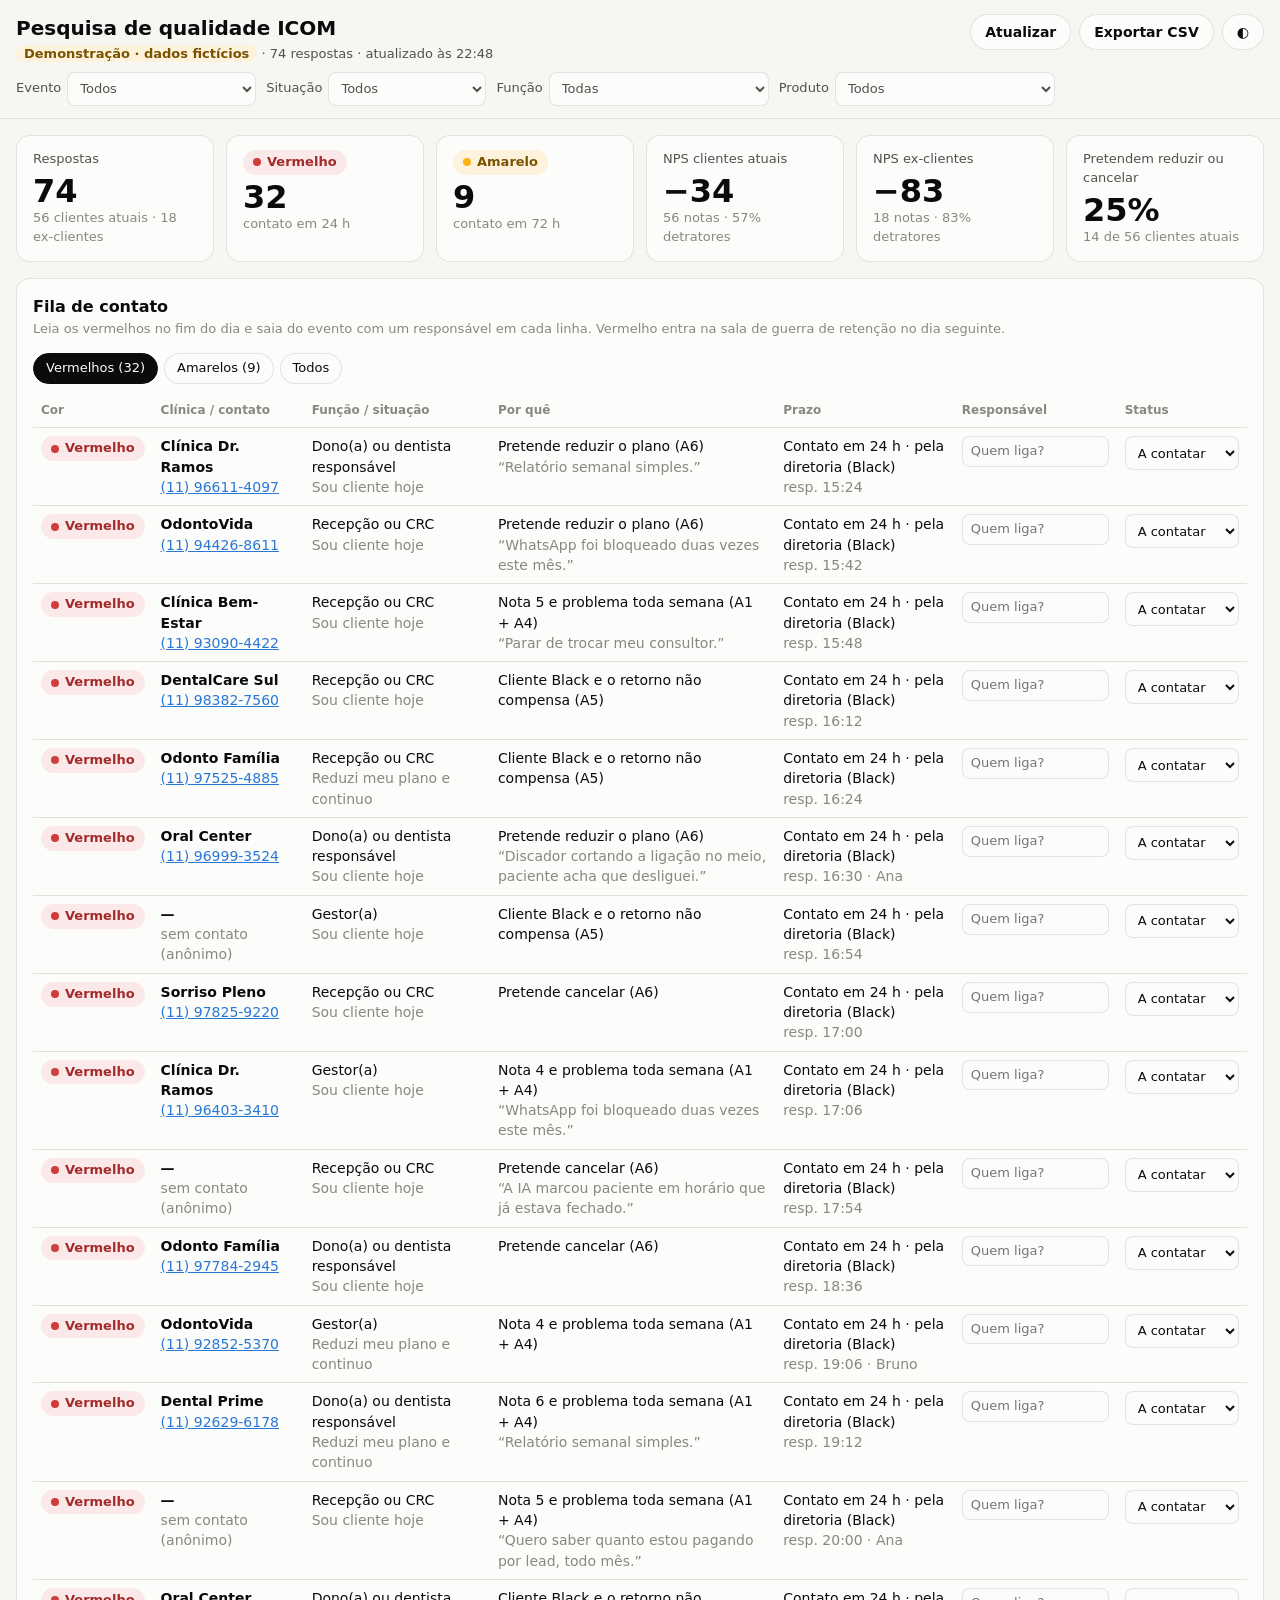
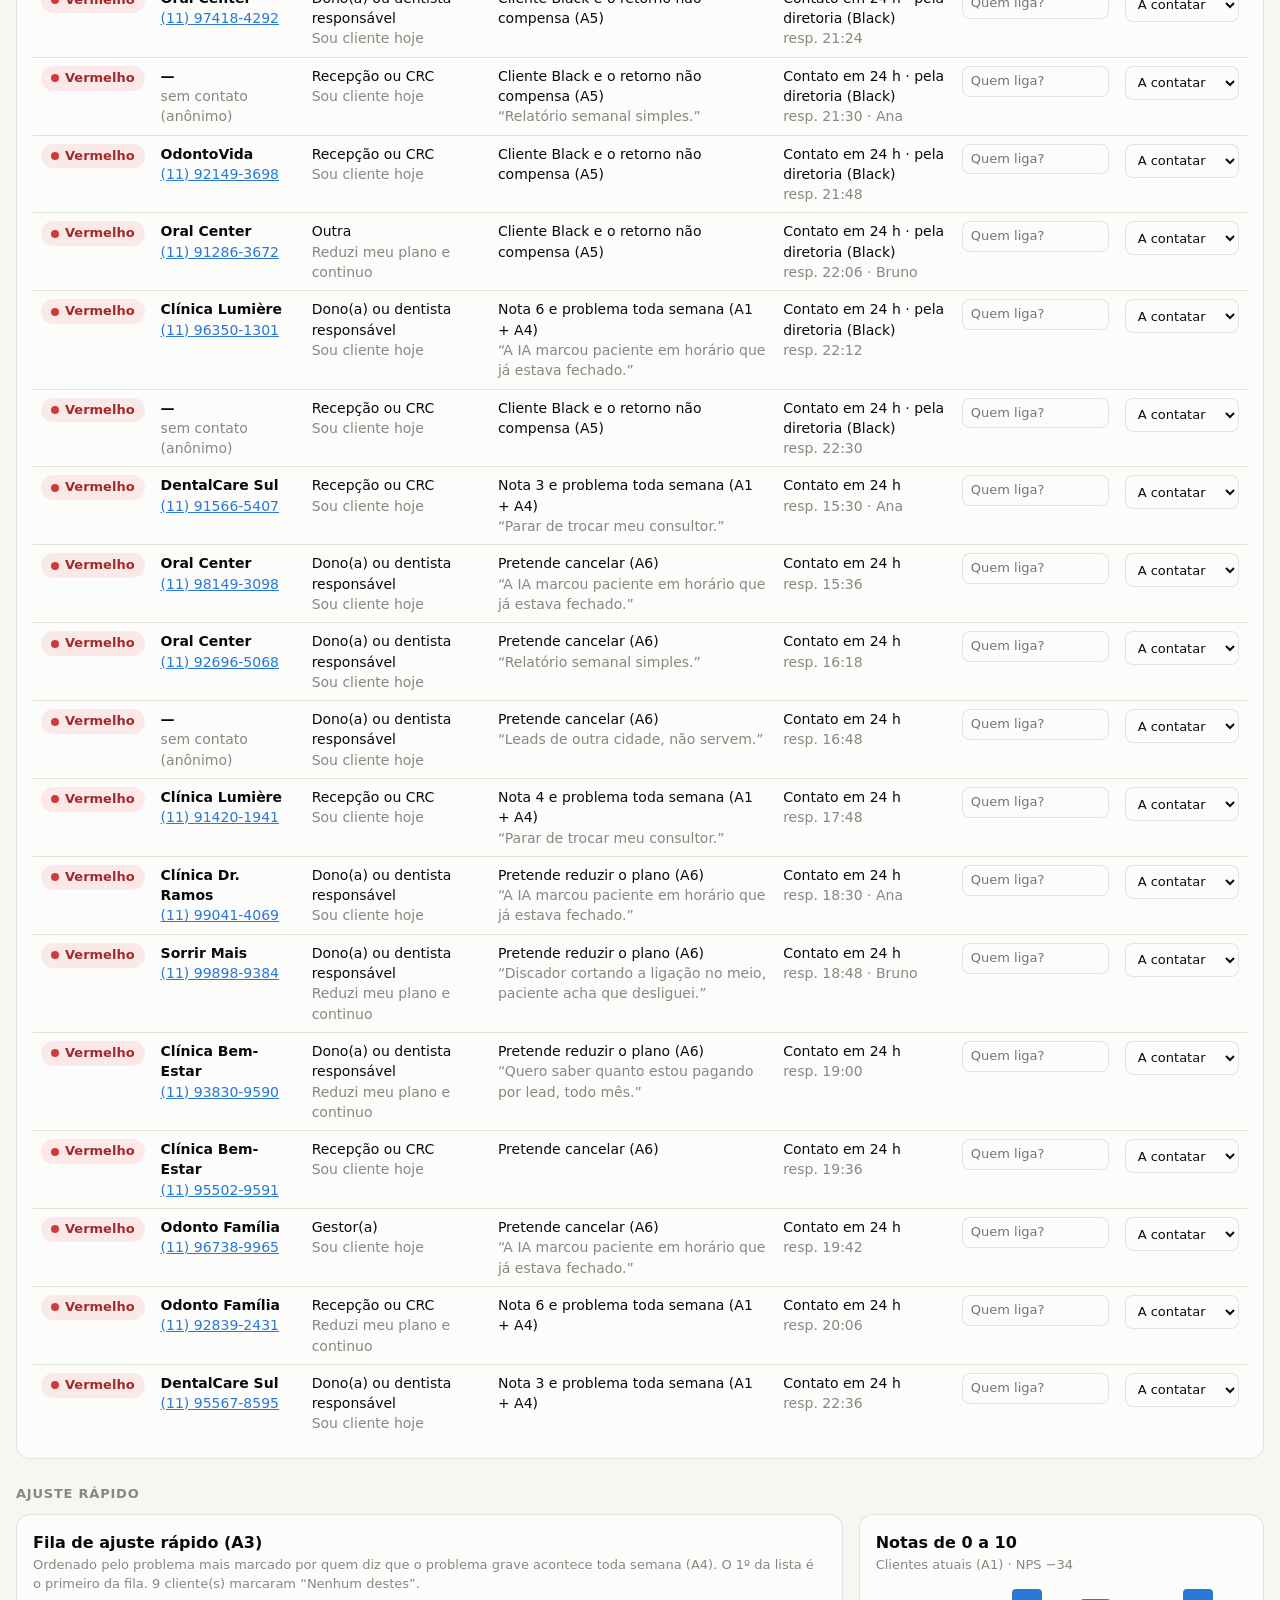
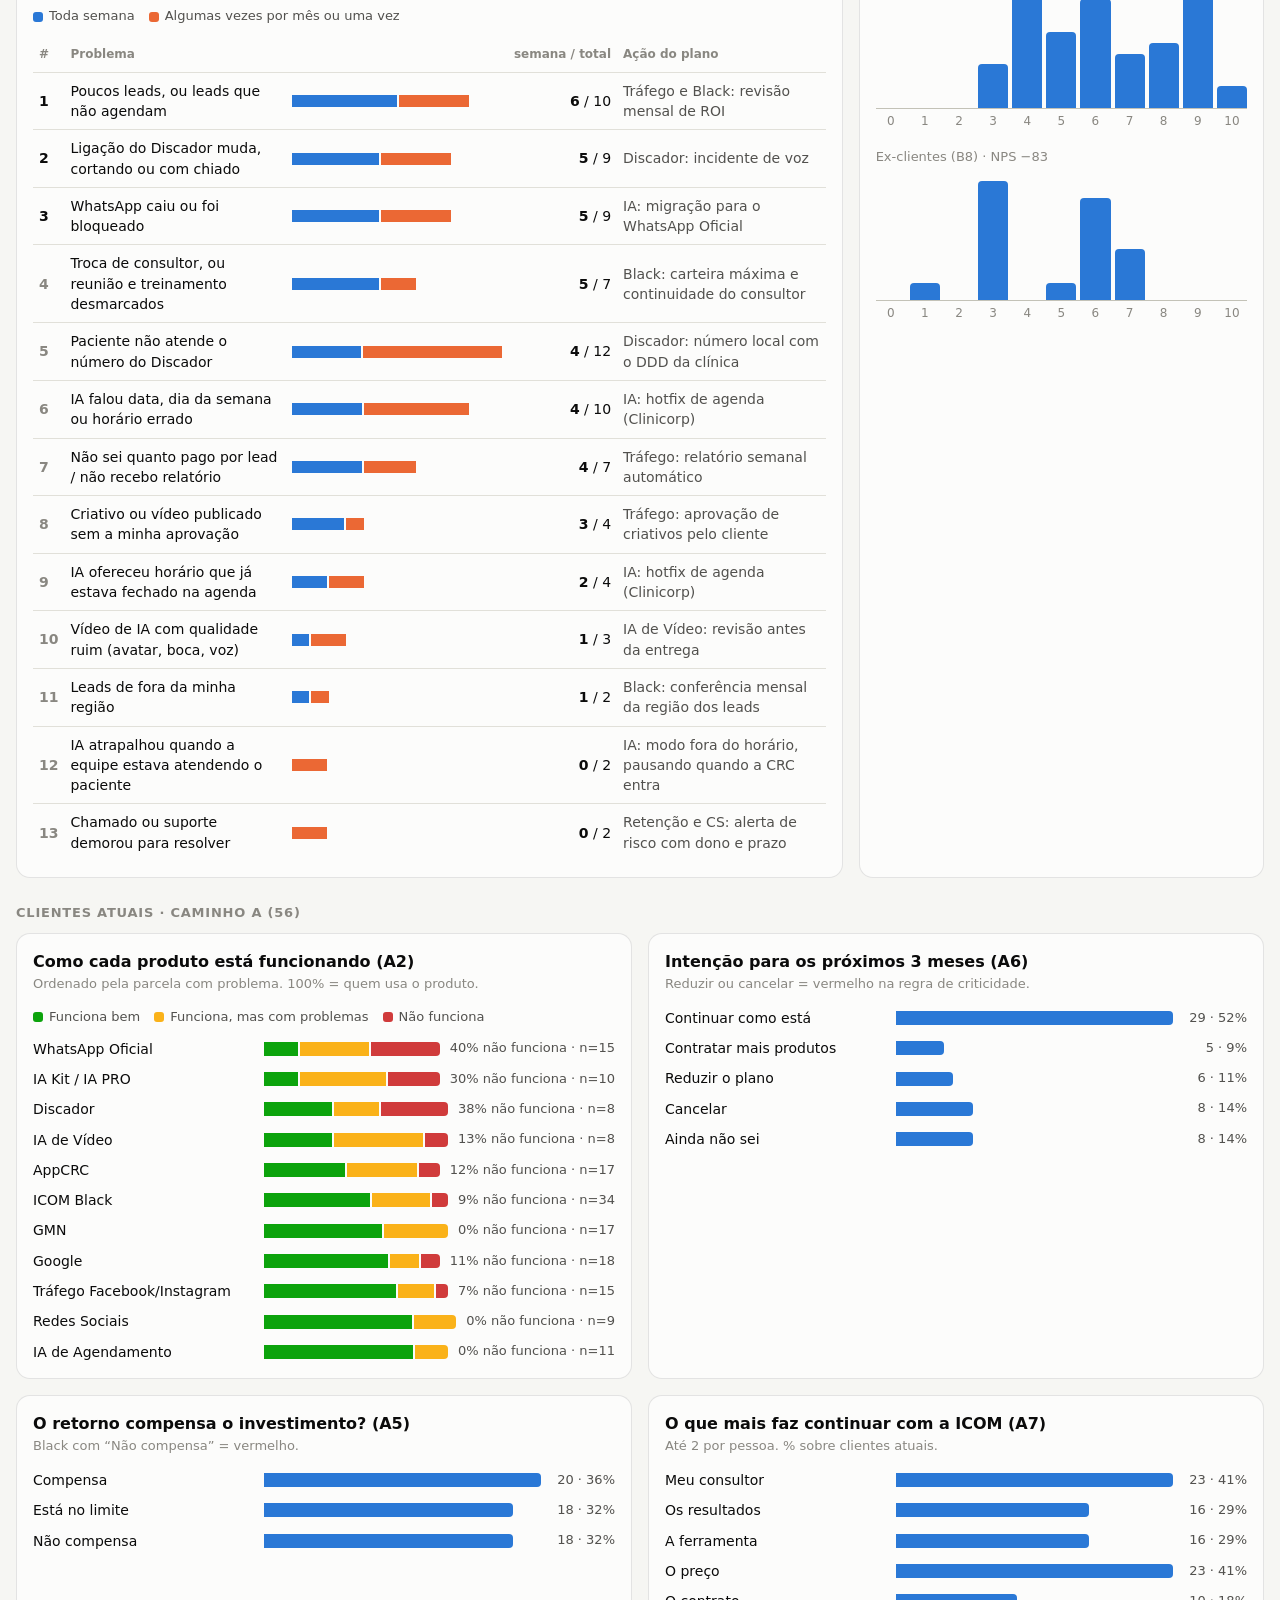
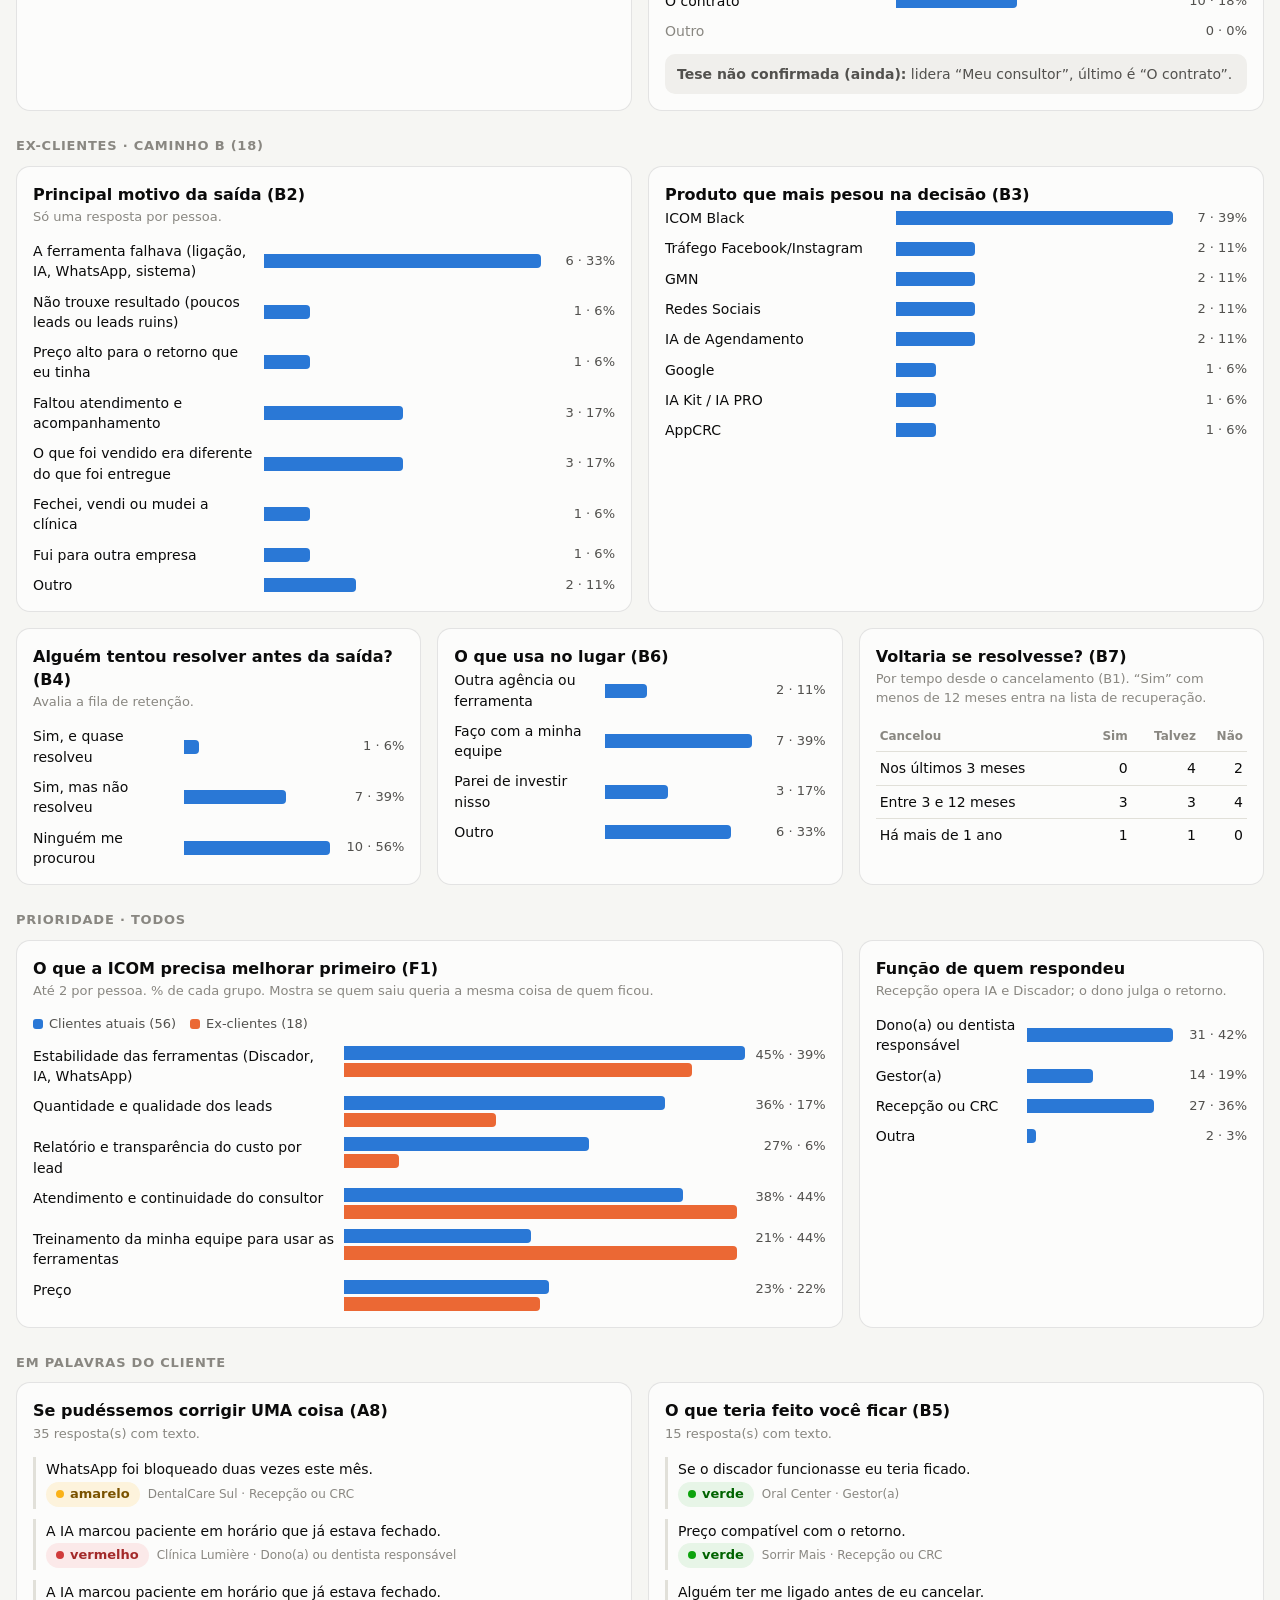
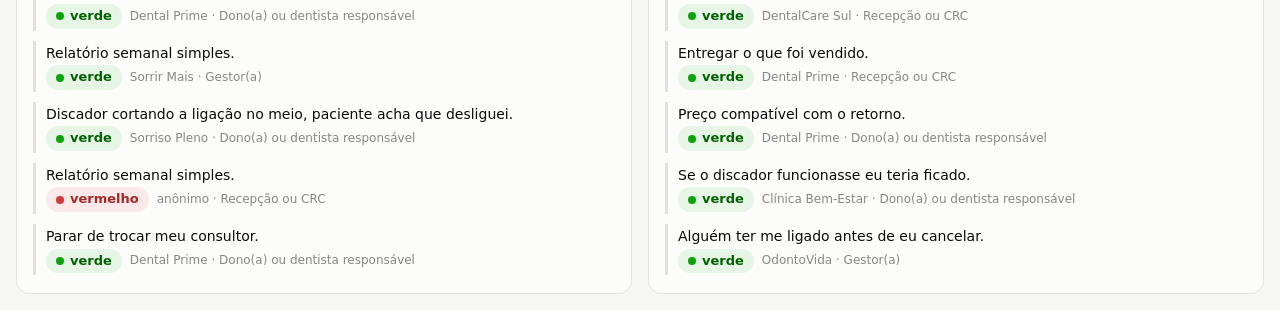
==== dashboard.html @ f44d55f5 "Pesquisa de qualidade ICOM: formulário, coleta e painel Formulário mobile (QR e modo entrevista) com" ====
<!doctype html>
<html lang="pt-BR">
<head>
  <meta charset="utf-8">
  <meta name="viewport" content="width=device-width, initial-scale=1">
  <title>Painel da pesquisa ICOM</title>
  <meta name="description" content="Respostas da pesquisa de qualidade ICOM: casos críticos, fila de ajuste rápido e comparação entre clientes e ex-clientes.">
  <meta name="robots" content="noindex">
  <link rel="stylesheet" href="assets/base.css">
  <link rel="stylesheet" href="assets/dashboard.css">
</head>
<body>
  <header class="cab">
    <div class="cab-in">
      <div>
        <h1>Pesquisa de qualidade ICOM</h1>
        <p class="sub" id="status">Carregando…</p>
      </div>
      <div class="cab-acoes">
        <button class="btn" type="button" id="btnAtualizar">Atualizar</button>
        <button class="btn" type="button" id="btnCsv">Exportar CSV</button>
        <button class="btn" type="button" id="btnTema" aria-label="Alternar tema claro/escuro">◐</button>
      </div>
    </div>
    <div class="filtros" id="filtros">
      <label>Evento <select id="fEvento"><option value="">Todos</option></select></label>
      <label>Situação <select id="fCaminho">
        <option value="">Todos</option>
        <option value="A">Clientes atuais (A)</option>
        <option value="B">Ex-clientes (B)</option>
      </select></label>
      <label>Função <select id="fFuncao"><option value="">Todas</option></select></label>
      <label>Produto <select id="fProduto"><option value="">Todos</option></select></label>
    </div>
  </header>

  <div id="chave" class="chave" hidden>
    <form id="formChave">
      <h2>Acesso ao painel</h2>
      <p>As respostas têm nome e WhatsApp das clínicas. Digite a chave do painel (DASHBOARD_KEY do Apps Script).</p>
      <input type="password" id="inChave" autocomplete="current-password" placeholder="Chave do painel" required>
      <p class="erro" id="erroChave" hidden>Chave inválida.</p>
      <button class="btn btn-primary" type="submit">Entrar</button>
    </form>
  </div>

  <main id="painel" class="painel"></main>
  <div id="tip" class="tip" role="tooltip" hidden></div>

  <script src="config.js"></script>
  <script src="assets/pesquisa.js"></script>
  <script src="assets/demo.js"></script>
  <script src="assets/dashboard.js"></script>
</body>
</html>
---- assets/base.css ----
:root {
  color-scheme: light;
  --page: #f6f6f3;
  --surface: #fcfcfb;
  --surface-2: #f0efec;
  --ink: #0b0b0b;
  --ink-2: #52514e;
  --muted: #898781;
  --grid: #e1e0d9;
  --axis: #c3c2b7;
  --border: rgba(11, 11, 11, 0.1);
  --accent: #2a78d6;
  --accent-ink: #ffffff;
  --accent-soft: #e6effb;
  --series-1: #2a78d6;
  --series-2: #eb6834;
  --good: #0ca30c;
  --warning: #fab219;
  --critical: #d03b3b;
  --good-ink: #006300;
  --warning-ink: #7a5200;
  --critical-ink: #a32a2a;
  --good-bg: #e7f5e7;
  --warning-bg: #fdf3dc;
  --critical-bg: #fbe9e9;
  --radius: 14px;
  --font: system-ui, -apple-system, "Segoe UI", Roboto, sans-serif;
}
@media (prefers-color-scheme: dark) {
  :root:not([data-theme="light"]) {
    color-scheme: dark;
    --page: #0d0d0d;
    --surface: #1a1a19;
    --surface-2: #262624;
    --ink: #f0efec;
    --ink-2: #c3c2b7;
    --muted: #898781;
    --grid: #2c2c2a;
    --axis: #383835;
    --border: rgba(255, 255, 255, 0.1);
    --accent: #3987e5;
    --accent-soft: #1a2c44;
    --series-1: #3987e5;
    --series-2: #d95926;
    --good-ink: #0ca30c;
    --warning-ink: #fab219;
    --critical-ink: #ec6b6b;
    --good-bg: #13271a;
    --warning-bg: #2e2510;
    --critical-bg: #331717;
  }
}
:root[data-theme="dark"] {
  color-scheme: dark;
  --page: #0d0d0d;
  --surface: #1a1a19;
  --surface-2: #262624;
  --ink: #f0efec;
  --ink-2: #c3c2b7;
  --muted: #898781;
  --grid: #2c2c2a;
  --axis: #383835;
  --border: rgba(255, 255, 255, 0.1);
  --accent: #3987e5;
  --accent-soft: #1a2c44;
  --series-1: #3987e5;
  --series-2: #d95926;
  --good-ink: #0ca30c;
  --warning-ink: #fab219;
  --critical-ink: #ec6b6b;
  --good-bg: #13271a;
  --warning-bg: #2e2510;
  --critical-bg: #331717;
}

* { box-sizing: border-box; }
[hidden] { display: none !important; }
html { -webkit-text-size-adjust: 100%; }
body {
  margin: 0;
  background: var(--page);
  color: var(--ink);
  font-family: var(--font);
  font-size: 16px;
  line-height: 1.45;
}
button, input, textarea, select { font: inherit; color: inherit; }
a { color: var(--accent); }

.btn {
  appearance: none;
  border: 1px solid var(--border);
  background: var(--surface);
  color: var(--ink);
  border-radius: 999px;
  padding: 12px 20px;
  font-weight: 600;
  cursor: pointer;
  min-height: 48px;
}
.btn:hover { background: var(--surface-2); }
.btn-primary { background: var(--accent); border-color: var(--accent); color: var(--accent-ink); }
.btn-primary:hover { filter: brightness(1.06); background: var(--accent); }
.btn:disabled { opacity: 0.5; cursor: default; }
.btn:focus-visible, input:focus-visible, textarea:focus-visible, select:focus-visible, label:has(input:focus-visible) {
  outline: 2px solid var(--accent);
  outline-offset: 2px;
}

.badge {
  display: inline-flex; align-items: center; gap: 6px;
  font-size: 13px; font-weight: 600;
  padding: 3px 10px; border-radius: 999px; white-space: nowrap;
}
.badge::before { content: ""; width: 8px; height: 8px; border-radius: 50%; background: currentColor; }
.badge.vermelho { background: var(--critical-bg); color: var(--critical-ink); }
.badge.vermelho::before { background: var(--critical); }
.badge.amarelo { background: var(--warning-bg); color: var(--warning-ink); }
.badge.amarelo::before { background: var(--warning); }
.badge.verde { background: var(--good-bg); color: var(--good-ink); }
.badge.verde::before { background: var(--good); }
---- assets/dashboard.css ----
body { font-size: 15px; }
.cab { background: var(--page); border-bottom: 1px solid var(--border); }
.cab-in { max-width: 1280px; margin: 0 auto; padding: 14px 16px 8px; display: flex; gap: 12px; justify-content: space-between; align-items: flex-start; flex-wrap: wrap; }
.cab h1 { font-size: 20px; margin: 0; }
.sub { margin: 2px 0 0; color: var(--ink-2); font-size: 13px; }
.sub .demo { background: var(--warning-bg); color: var(--warning-ink); padding: 1px 8px; border-radius: 999px; font-weight: 600; }
.cab-acoes { display: flex; gap: 8px; flex-wrap: wrap; }
.cab-acoes .btn { min-height: 36px; padding: 6px 14px; font-size: 14px; }
.filtros { max-width: 1280px; margin: 0 auto; padding: 0 16px 12px; display: flex; gap: 10px; flex-wrap: wrap; }
.filtros label { font-size: 13px; color: var(--ink-2); display: flex; align-items: center; gap: 6px; }
select {
  border: 1px solid var(--border); background: var(--surface); border-radius: 8px;
  padding: 6px 8px; min-height: 34px; max-width: 220px;
}

.painel { max-width: 1280px; margin: 0 auto; padding: 16px; display: grid; gap: 16px; grid-template-columns: repeat(12, 1fr); }
.card { background: var(--surface); border: 1px solid var(--border); border-radius: var(--radius); padding: 16px; min-width: 0; }
.card h2 { font-size: 16px; margin: 0 0 2px; }
.card .nota { color: var(--muted); font-size: 13px; margin: 0 0 14px; }
.s12 { grid-column: span 12; } .s8 { grid-column: span 8; } .s6 { grid-column: span 6; } .s4 { grid-column: span 4; }
@media (max-width: 980px) { .s8, .s6, .s4 { grid-column: span 12; } }
.secao { grid-column: span 12; font-size: 13px; font-weight: 700; text-transform: uppercase; letter-spacing: 0.06em; color: var(--muted); margin: 10px 0 -6px; }

.kpis { grid-column: span 12; display: grid; gap: 12px; grid-template-columns: repeat(auto-fit, minmax(160px, 1fr)); }
.kpi { background: var(--surface); border: 1px solid var(--border); border-radius: var(--radius); padding: 14px 16px; }
.kpi .rot { font-size: 13px; color: var(--ink-2); display: flex; gap: 6px; align-items: center; }
.kpi .val { font-size: 32px; font-weight: 700; line-height: 1.15; margin-top: 4px; }
.kpi .det { font-size: 13px; color: var(--muted); }

/* barras horizontais */
.barras { display: grid; gap: 10px; }
.barra { display: grid; grid-template-columns: minmax(120px, 38%) 1fr auto; gap: 10px; align-items: center; }
.barra .nome { font-size: 14px; color: var(--ink); overflow-wrap: anywhere; }
.barra .trilho { height: 14px; display: flex; gap: 2px; }
.barra .seg { height: 100%; min-width: 0; border-radius: 0; }
.barra .seg:first-child { border-top-left-radius: 0; border-bottom-left-radius: 0; }
.barra .seg:last-child { border-top-right-radius: 4px; border-bottom-right-radius: 4px; }
.barra .num { font-size: 13px; color: var(--ink-2); font-variant-numeric: tabular-nums; min-width: 64px; text-align: right; }
.barra.vazia .nome { color: var(--muted); }
.barra[data-tip]:hover .seg, .barra .seg[data-tip]:hover { filter: brightness(1.12); }
@media (max-width: 560px) {
  .barra { grid-template-columns: 1fr auto; }
  .barra .trilho { grid-column: 1 / -1; grid-row: 2; }
}

.legenda { display: flex; gap: 14px; flex-wrap: wrap; font-size: 13px; color: var(--ink-2); margin: 0 0 12px; }
.legenda span { display: inline-flex; align-items: center; gap: 6px; }
.legenda i { width: 10px; height: 10px; border-radius: 3px; display: inline-block; }

/* histograma 0-10 */
.hist { display: grid; grid-template-columns: repeat(11, 1fr); gap: 4px; align-items: end; height: 120px; border-bottom: 1px solid var(--axis); }
.hist div { background: var(--series-1); border-radius: 4px 4px 0 0; min-height: 0; }
.hist-x { display: grid; grid-template-columns: repeat(11, 1fr); gap: 4px; font-size: 12px; color: var(--muted); text-align: center; margin-top: 4px; font-variant-numeric: tabular-nums; }

/* fila de ajuste rápido */
.ajuste { width: 100%; border-collapse: collapse; }
.ajuste td, .ajuste th { padding: 8px 6px; border-top: 1px solid var(--grid); vertical-align: middle; text-align: left; font-size: 14px; }
.ajuste th { font-size: 12px; color: var(--muted); font-weight: 600; border-top: 0; }
.ajuste .pos { font-weight: 700; color: var(--muted); width: 28px; font-variant-numeric: tabular-nums; }
.ajuste tr.top .pos { color: var(--ink); }
.ajuste .trilho { height: 12px; display: flex; gap: 2px; min-width: 80px; }
.ajuste .acao { color: var(--ink-2); }
.ajuste .n { font-variant-numeric: tabular-nums; white-space: nowrap; text-align: right; }
@media (max-width: 760px) { .ajuste .col-acao { display: none; } }

/* tabela de casos */
.tabela-wrap { overflow-x: auto; }
.casos { width: 100%; border-collapse: collapse; min-width: 860px; }
.casos th, .casos td { text-align: left; padding: 8px 8px; border-top: 1px solid var(--grid); font-size: 14px; vertical-align: top; }
.casos th { font-size: 12px; color: var(--muted); font-weight: 600; border-top: 0; white-space: nowrap; }
.casos .muted { color: var(--muted); }
.casos input, .casos select { width: 100%; min-width: 110px; border: 1px solid var(--border); border-radius: 8px; padding: 5px 8px; background: var(--surface); font-size: 13px; }
.casos tr.feito td { opacity: 0.55; }
.abas { display: flex; gap: 6px; margin-bottom: 10px; flex-wrap: wrap; }
.abas button { border: 1px solid var(--border); background: var(--surface); border-radius: 999px; padding: 5px 12px; cursor: pointer; font-size: 13px; }
.abas button[aria-pressed="true"] { background: var(--ink); color: var(--surface); border-color: var(--ink); }

.tese { margin-top: 12px; padding: 10px 12px; border-radius: 10px; background: var(--surface-2); font-size: 14px; color: var(--ink-2); }

.textos { list-style: none; margin: 0; padding: 0; display: grid; gap: 10px; max-height: 420px; overflow: auto; }
.textos li { border-left: 3px solid var(--grid); padding: 2px 0 2px 10px; font-size: 14px; }
.textos .quem { font-size: 12px; color: var(--muted); margin-top: 2px; display: flex; gap: 8px; align-items: center; flex-wrap: wrap; }

.mini { width: 100%; border-collapse: collapse; font-size: 14px; }
.mini td, .mini th { padding: 6px 4px; border-top: 1px solid var(--grid); text-align: left; }
.mini th { font-size: 12px; color: var(--muted); font-weight: 600; border-top: 0; }
.mini td.n { text-align: right; font-variant-numeric: tabular-nums; }

.vazio { color: var(--muted); font-size: 14px; padding: 8px 0; }

.tip {
  position: fixed; z-index: 50; pointer-events: none;
  background: var(--ink); color: var(--surface);
  padding: 6px 10px; border-radius: 8px; font-size: 13px; max-width: 280px;
  box-shadow: 0 4px 14px rgba(0,0,0,.18);
}

.chave { position: fixed; inset: 0; background: var(--page); z-index: 40; display: grid; place-items: center; padding: 16px; }
.chave form { background: var(--surface); border: 1px solid var(--border); border-radius: var(--radius); padding: 24px; max-width: 420px; width: 100%; display: grid; gap: 12px; }
.chave h2 { margin: 0; }
.chave p { margin: 0; color: var(--ink-2); font-size: 14px; }
.chave input { border: 1px solid var(--border); border-radius: 10px; padding: 12px; min-height: 46px; background: var(--surface); }
.chave .erro { color: var(--critical-ink); }
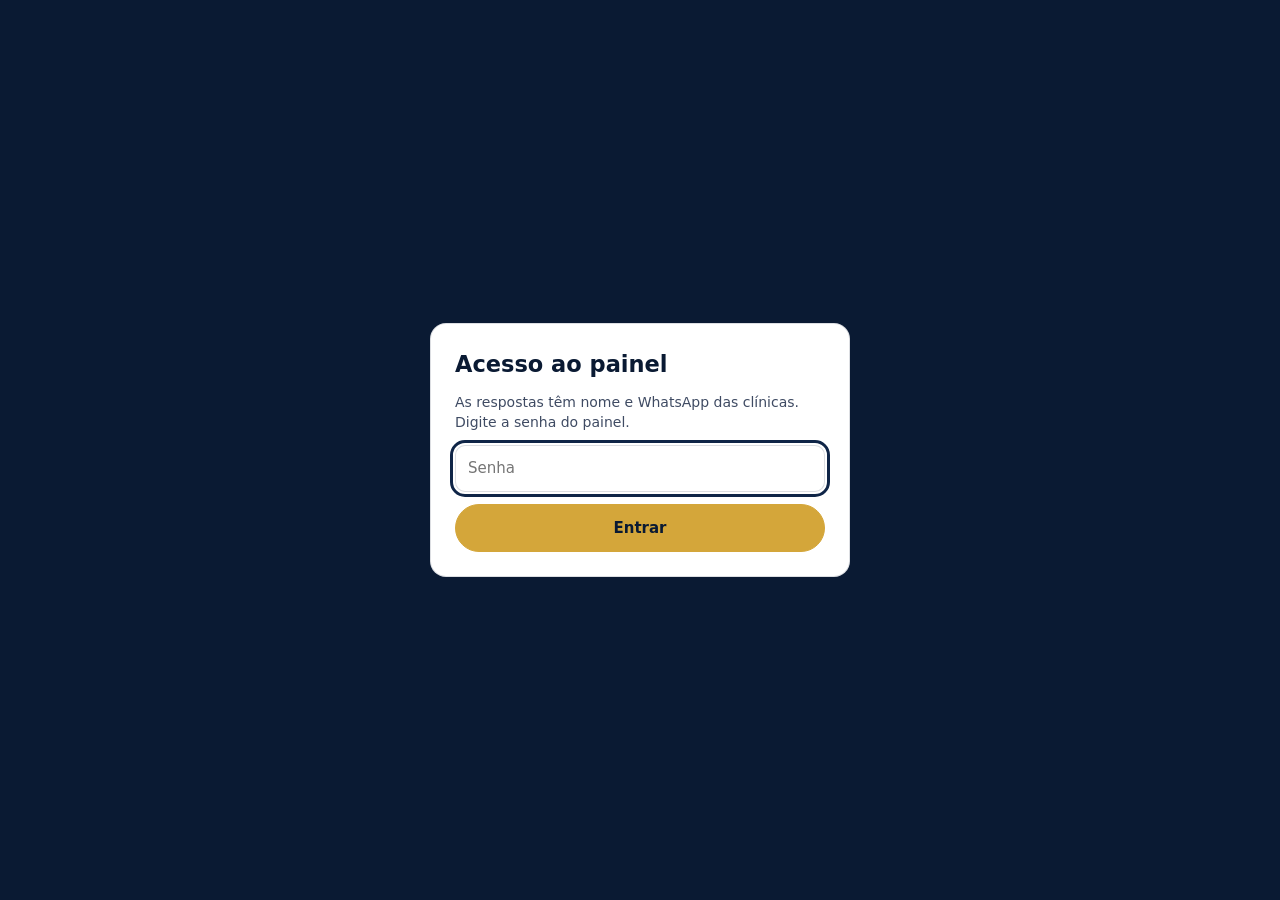
==== commit c88cbef3: "Identidade azul-marinho, branco e dourado; uma pergunta por tela Formulário com abertura, avanço aut" ====
--- a/dashboard.html
+++ b/dashboard.html
@@ -6,6 +6,7 @@
   <title>Painel da pesquisa ICOM</title>
   <meta name="description" content="Respostas da pesquisa de qualidade ICOM: casos críticos, fila de ajuste rápido e comparação entre clientes e ex-clientes.">
   <meta name="robots" content="noindex">
+  <meta name="theme-color" content="#0a1a33">
   <link rel="stylesheet" href="assets/base.css">
   <link rel="stylesheet" href="assets/dashboard.css">
 </head>
@@ -13,15 +14,19 @@
   <header class="cab">
     <div class="cab-in">
       <div>
-        <h1>Pesquisa de qualidade ICOM</h1>
+        <div class="marca-icom">ICOM <span>painel da pesquisa</span></div>
+        <h1>Pesquisa de qualidade</h1>
         <p class="sub" id="status">Carregando…</p>
       </div>
       <div class="cab-acoes">
+        <a class="btn" href="./">Formulário</a>
         <button class="btn" type="button" id="btnAtualizar">Atualizar</button>
         <button class="btn" type="button" id="btnCsv">Exportar CSV</button>
         <button class="btn" type="button" id="btnTema" aria-label="Alternar tema claro/escuro">◐</button>
       </div>
     </div>
+  </header>
+  <div class="barra-filtros">
     <div class="filtros" id="filtros">
       <label>Evento <select id="fEvento"><option value="">Todos</option></select></label>
       <label>Situação <select id="fCaminho">
@@ -32,14 +37,14 @@
       <label>Função <select id="fFuncao"><option value="">Todas</option></select></label>
       <label>Produto <select id="fProduto"><option value="">Todos</option></select></label>
     </div>
-  </header>
+  </div>
 
   <div id="chave" class="chave" hidden>
     <form id="formChave">
       <h2>Acesso ao painel</h2>
-      <p>As respostas têm nome e WhatsApp das clínicas. Digite a chave do painel (DASHBOARD_KEY do Apps Script).</p>
-      <input type="password" id="inChave" autocomplete="current-password" placeholder="Chave do painel" required>
-      <p class="erro" id="erroChave" hidden>Chave inválida.</p>
+      <p>As respostas têm nome e WhatsApp das clínicas. Digite a senha do painel.</p>
+      <input type="password" id="inChave" autocomplete="current-password" placeholder="Senha" inputmode="numeric" required>
+      <p class="erro" id="erroChave" hidden>Senha inválida (ou painel bloqueado por 15 min após muitas tentativas).</p>
       <button class="btn btn-primary" type="submit">Entrar</button>
     </form>
   </div>
--- a/assets/base.css
+++ b/assets/base.css
@@ -1,19 +1,43 @@
+/* Identidade ICOM: azul-marinho, branco e dourado.
+   O dourado é acento (barra de progresso, destaques, botão principal com texto marinho);
+   texto pequeno nunca é dourado sobre branco, para manter o contraste. */
 :root {
   color-scheme: light;
-  --page: #f6f6f3;
-  --surface: #fcfcfb;
-  --surface-2: #f0efec;
-  --ink: #0b0b0b;
-  --ink-2: #52514e;
-  --muted: #898781;
-  --grid: #e1e0d9;
-  --axis: #c3c2b7;
-  --border: rgba(11, 11, 11, 0.1);
-  --accent: #2a78d6;
-  --accent-ink: #ffffff;
-  --accent-soft: #e6effb;
-  --series-1: #2a78d6;
-  --series-2: #eb6834;
+  --navy-950: #061229;
+  --navy-900: #0a1a33;
+  --navy-800: #0f2547;
+  --navy-700: #17335f;
+  --navy-600: #24477d;
+  --gold: #d4a63a;
+  --gold-hi: #e6be5a;
+  --gold-text: #7f5d0f;       /* dourado escuro para texto sobre branco (6:1) */
+
+  --page: #f3f5f9;
+  --surface: #ffffff;
+  --surface-2: #eef1f7;
+  --ink: #0a1a33;
+  --ink-2: #3f4b63;
+  --muted: #5f6a82;
+  --grid: #e1e5ee;
+  --axis: #c3cad8;
+  --border: rgba(10, 26, 51, 0.14);
+  --border-strong: rgba(10, 26, 51, 0.28);
+
+  --accent: var(--navy-800);    /* links, foco, seleção */
+  --accent-soft: #e7ecf6;
+  --cta-bg: var(--gold);        /* botão principal: dourado com texto marinho (8,9:1) */
+  --cta-ink: var(--navy-900);
+  --cta-hover: var(--gold-hi);
+  --sel-bg: #eaf0fa;
+  --sel-border: var(--navy-800);
+  --check-bg: var(--navy-800);
+  --check-ink: #ffffff;
+  --pick-bg: var(--navy-800);   /* nota escolhida na escala */
+  --pick-ink: #ffffff;
+
+  --series-1: #2a5ca8;
+  --series-2: #b5851a;
+
   --good: #0ca30c;
   --warning: #fab219;
   --critical: #d03b3b;
@@ -23,54 +47,74 @@
   --good-bg: #e7f5e7;
   --warning-bg: #fdf3dc;
   --critical-bg: #fbe9e9;
-  --radius: 14px;
+
+  --radius: 16px;
+  --shadow: 0 1px 2px rgba(10, 26, 51, 0.06), 0 4px 16px rgba(10, 26, 51, 0.06);
   --font: system-ui, -apple-system, "Segoe UI", Roboto, sans-serif;
 }
 @media (prefers-color-scheme: dark) {
   :root:not([data-theme="light"]) {
     color-scheme: dark;
-    --page: #0d0d0d;
-    --surface: #1a1a19;
-    --surface-2: #262624;
-    --ink: #f0efec;
-    --ink-2: #c3c2b7;
-    --muted: #898781;
-    --grid: #2c2c2a;
-    --axis: #383835;
-    --border: rgba(255, 255, 255, 0.1);
-    --accent: #3987e5;
-    --accent-soft: #1a2c44;
-    --series-1: #3987e5;
-    --series-2: #d95926;
-    --good-ink: #0ca30c;
+    --page: #061229;
+    --surface: #0f213d;
+    --surface-2: #16305a;
+    --ink: #f4f6fa;
+    --ink-2: #c5cddd;
+    --muted: #93a0b9;
+    --grid: #1e3558;
+    --axis: #2c4670;
+    --border: rgba(255, 255, 255, 0.12);
+    --border-strong: rgba(255, 255, 255, 0.28);
+    --accent: #e6be5a;
+    --accent-soft: #1a3460;
+    --sel-bg: #1a3460;
+    --sel-border: #e6be5a;
+    --check-bg: #e6be5a;
+    --check-ink: #0a1a33;
+    --pick-bg: #e6be5a;
+    --pick-ink: #0a1a33;
+    --gold-text: #e6be5a;
+    --series-1: #5a8fd8;
+    --series-2: #b88a22;
+    --good-ink: #3fcf3f;
     --warning-ink: #fab219;
-    --critical-ink: #ec6b6b;
-    --good-bg: #13271a;
-    --warning-bg: #2e2510;
-    --critical-bg: #331717;
+    --critical-ink: #f07a7a;
+    --good-bg: #12301f;
+    --warning-bg: #33290f;
+    --critical-bg: #3a1a1f;
+    --shadow: none;
   }
 }
 :root[data-theme="dark"] {
   color-scheme: dark;
-  --page: #0d0d0d;
-  --surface: #1a1a19;
-  --surface-2: #262624;
-  --ink: #f0efec;
-  --ink-2: #c3c2b7;
-  --muted: #898781;
-  --grid: #2c2c2a;
-  --axis: #383835;
-  --border: rgba(255, 255, 255, 0.1);
-  --accent: #3987e5;
-  --accent-soft: #1a2c44;
-  --series-1: #3987e5;
-  --series-2: #d95926;
-  --good-ink: #0ca30c;
+  --page: #061229;
+  --surface: #0f213d;
+  --surface-2: #16305a;
+  --ink: #f4f6fa;
+  --ink-2: #c5cddd;
+  --muted: #93a0b9;
+  --grid: #1e3558;
+  --axis: #2c4670;
+  --border: rgba(255, 255, 255, 0.12);
+  --border-strong: rgba(255, 255, 255, 0.28);
+  --accent: #e6be5a;
+  --accent-soft: #1a3460;
+  --sel-bg: #1a3460;
+  --sel-border: #e6be5a;
+  --check-bg: #e6be5a;
+  --check-ink: #0a1a33;
+  --pick-bg: #e6be5a;
+  --pick-ink: #0a1a33;
+  --gold-text: #e6be5a;
+  --series-1: #5a8fd8;
+  --series-2: #b88a22;
+  --good-ink: #3fcf3f;
   --warning-ink: #fab219;
-  --critical-ink: #ec6b6b;
-  --good-bg: #13271a;
-  --warning-bg: #2e2510;
-  --critical-bg: #331717;
+  --critical-ink: #f07a7a;
+  --good-bg: #12301f;
+  --warning-bg: #33290f;
+  --critical-bg: #3a1a1f;
+  --shadow: none;
 }
 
 * { box-sizing: border-box; }
@@ -89,27 +133,29 @@
 
 .btn {
   appearance: none;
-  border: 1px solid var(--border);
+  border: 1.5px solid var(--border-strong);
   background: var(--surface);
   color: var(--ink);
   border-radius: 999px;
-  padding: 12px 20px;
-  font-weight: 600;
+  padding: 12px 22px;
+  font-weight: 650;
   cursor: pointer;
   min-height: 48px;
+  transition: background 0.15s, transform 0.05s;
 }
 .btn:hover { background: var(--surface-2); }
-.btn-primary { background: var(--accent); border-color: var(--accent); color: var(--accent-ink); }
-.btn-primary:hover { filter: brightness(1.06); background: var(--accent); }
+.btn:active { transform: translateY(1px); }
+.btn-primary { background: var(--cta-bg); border-color: var(--cta-bg); color: var(--cta-ink); }
+.btn-primary:hover { background: var(--cta-hover); border-color: var(--cta-hover); }
 .btn:disabled { opacity: 0.5; cursor: default; }
-.btn:focus-visible, input:focus-visible, textarea:focus-visible, select:focus-visible, label:has(input:focus-visible) {
-  outline: 2px solid var(--accent);
+.btn:focus-visible, a:focus-visible, input:focus-visible, textarea:focus-visible, select:focus-visible, label:has(input:focus-visible) {
+  outline: 3px solid var(--accent);
   outline-offset: 2px;
 }
 
 .badge {
   display: inline-flex; align-items: center; gap: 6px;
-  font-size: 13px; font-weight: 600;
+  font-size: 13px; font-weight: 650;
   padding: 3px 10px; border-radius: 999px; white-space: nowrap;
 }
 .badge::before { content: ""; width: 8px; height: 8px; border-radius: 50%; background: currentColor; }
@@ -119,3 +165,8 @@
 .badge.amarelo::before { background: var(--warning); }
 .badge.verde { background: var(--good-bg); color: var(--good-ink); }
 .badge.verde::before { background: var(--good); }
+
+/* Faixa de marca (cabeçalho marinho, igual nos dois temas) */
+.marca-icom { font-weight: 800; letter-spacing: 0.04em; color: #fff; display: inline-flex; align-items: center; gap: 8px; }
+.marca-icom::before { content: ""; width: 10px; height: 10px; border-radius: 3px; background: var(--gold); transform: rotate(45deg); }
+.marca-icom span { font-weight: 500; letter-spacing: 0; color: #c9d3e6; }
--- a/assets/dashboard.css
+++ b/assets/dashboard.css
@@ -1,28 +1,36 @@
 body { font-size: 15px; }
-.cab { background: var(--page); border-bottom: 1px solid var(--border); }
-.cab-in { max-width: 1280px; margin: 0 auto; padding: 14px 16px 8px; display: flex; gap: 12px; justify-content: space-between; align-items: flex-start; flex-wrap: wrap; }
-.cab h1 { font-size: 20px; margin: 0; }
-.sub { margin: 2px 0 0; color: var(--ink-2); font-size: 13px; }
-.sub .demo { background: var(--warning-bg); color: var(--warning-ink); padding: 1px 8px; border-radius: 999px; font-weight: 600; }
+.cab { background: var(--navy-900); color: #fff; border-bottom: 3px solid var(--gold); }
+.cab-in { max-width: 1280px; margin: 0 auto; padding: 16px 16px 18px; display: flex; gap: 12px; justify-content: space-between; align-items: flex-end; flex-wrap: wrap; }
+.cab h1 { font-size: 24px; margin: 6px 0 0; letter-spacing: -0.01em; }
+.sub { margin: 4px 0 0; color: #c9d3e6; font-size: 13px; }
+.sub .demo { background: var(--gold); color: var(--navy-900); padding: 1px 8px; border-radius: 999px; font-weight: 700; }
 .cab-acoes { display: flex; gap: 8px; flex-wrap: wrap; }
-.cab-acoes .btn { min-height: 36px; padding: 6px 14px; font-size: 14px; }
-.filtros { max-width: 1280px; margin: 0 auto; padding: 0 16px 12px; display: flex; gap: 10px; flex-wrap: wrap; }
-.filtros label { font-size: 13px; color: var(--ink-2); display: flex; align-items: center; gap: 6px; }
+.cab-acoes .btn {
+  min-height: 36px; padding: 6px 14px; font-size: 14px; text-decoration: none; display: inline-flex; align-items: center;
+  background: transparent; color: #fff; border-color: rgba(255, 255, 255, 0.3);
+}
+.cab-acoes .btn:hover { background: rgba(255, 255, 255, 0.1); }
+.cab-acoes .btn:focus-visible { outline-color: var(--gold-hi); }
+.barra-filtros { background: var(--surface); border-bottom: 1px solid var(--border); }
+.filtros { max-width: 1280px; margin: 0 auto; padding: 10px 16px; display: flex; gap: 14px; flex-wrap: wrap; }
+.filtros label { font-size: 13px; font-weight: 600; color: var(--ink-2); display: flex; align-items: center; gap: 6px; }
 select {
-  border: 1px solid var(--border); background: var(--surface); border-radius: 8px;
-  padding: 6px 8px; min-height: 34px; max-width: 220px;
+  border: 1.5px solid var(--border-strong); background: var(--surface); border-radius: 8px;
+  padding: 6px 8px; min-height: 36px; max-width: 220px;
 }
 
 .painel { max-width: 1280px; margin: 0 auto; padding: 16px; display: grid; gap: 16px; grid-template-columns: repeat(12, 1fr); }
-.card { background: var(--surface); border: 1px solid var(--border); border-radius: var(--radius); padding: 16px; min-width: 0; }
+.card { background: var(--surface); border: 1px solid var(--border); border-radius: var(--radius); padding: 18px; min-width: 0; box-shadow: var(--shadow); }
 .card h2 { font-size: 16px; margin: 0 0 2px; }
 .card .nota { color: var(--muted); font-size: 13px; margin: 0 0 14px; }
 .s12 { grid-column: span 12; } .s8 { grid-column: span 8; } .s6 { grid-column: span 6; } .s4 { grid-column: span 4; }
 @media (max-width: 980px) { .s8, .s6, .s4 { grid-column: span 12; } }
-.secao { grid-column: span 12; font-size: 13px; font-weight: 700; text-transform: uppercase; letter-spacing: 0.06em; color: var(--muted); margin: 10px 0 -6px; }
+.secao { grid-column: span 12; font-size: 13px; font-weight: 750; text-transform: uppercase; letter-spacing: 0.08em; color: var(--gold-text); margin: 14px 0 -4px; display: flex; align-items: center; gap: 10px; }
+.secao::after { content: ""; flex: 1; height: 1px; background: var(--grid); }
 
 .kpis { grid-column: span 12; display: grid; gap: 12px; grid-template-columns: repeat(auto-fit, minmax(160px, 1fr)); }
-.kpi { background: var(--surface); border: 1px solid var(--border); border-radius: var(--radius); padding: 14px 16px; }
+.kpi { background: var(--surface); border: 1px solid var(--border); border-top: 3px solid var(--navy-800); border-radius: var(--radius); padding: 14px 16px; box-shadow: var(--shadow); }
+.kpi.destaque { border-top-color: var(--gold); }
 .kpi .rot { font-size: 13px; color: var(--ink-2); display: flex; gap: 6px; align-items: center; }
 .kpi .val { font-size: 32px; font-weight: 700; line-height: 1.15; margin-top: 4px; }
 .kpi .det { font-size: 13px; color: var(--muted); }
@@ -30,7 +38,7 @@
 /* barras horizontais */
 .barras { display: grid; gap: 10px; }
 .barra { display: grid; grid-template-columns: minmax(120px, 38%) 1fr auto; gap: 10px; align-items: center; }
-.barra .nome { font-size: 14px; color: var(--ink); overflow-wrap: anywhere; }
+.barra .nome { font-size: 14px; color: var(--ink); overflow-wrap: break-word; min-width: 0; }
 .barra .trilho { height: 14px; display: flex; gap: 2px; }
 .barra .seg { height: 100%; min-width: 0; border-radius: 0; }
 .barra .seg:first-child { border-top-left-radius: 0; border-bottom-left-radius: 0; }
@@ -39,7 +47,8 @@
 .barra.vazia .nome { color: var(--muted); }
 .barra[data-tip]:hover .seg, .barra .seg[data-tip]:hover { filter: brightness(1.12); }
 @media (max-width: 560px) {
-  .barra { grid-template-columns: 1fr auto; }
+  .barra { grid-template-columns: minmax(0, 1fr) auto; row-gap: 6px; }
+  .barra .num { max-width: 48vw; }
   .barra .trilho { grid-column: 1 / -1; grid-row: 2; }
 }
 
@@ -58,10 +67,13 @@
 .ajuste th { font-size: 12px; color: var(--muted); font-weight: 600; border-top: 0; }
 .ajuste .pos { font-weight: 700; color: var(--muted); width: 28px; font-variant-numeric: tabular-nums; }
 .ajuste tr.top .pos { color: var(--ink); }
-.ajuste .trilho { height: 12px; display: flex; gap: 2px; min-width: 80px; }
+.ajuste .trilho { height: 10px; display: flex; gap: 2px; margin-top: 6px; }
+.ajuste .trilho .seg { height: 100%; }
+.ajuste .trilho .seg:last-child { border-radius: 0 4px 4px 0; }
+.ajuste .acao-mob { display: none; font-size: 13px; color: var(--muted); margin-top: 4px; }
 .ajuste .acao { color: var(--ink-2); }
 .ajuste .n { font-variant-numeric: tabular-nums; white-space: nowrap; text-align: right; }
-@media (max-width: 760px) { .ajuste .col-acao { display: none; } }
+@media (max-width: 760px) { .ajuste .col-acao { display: none; } .ajuste .acao-mob { display: block; } }
 
 /* tabela de casos */
 .tabela-wrap { overflow-x: auto; }
@@ -73,7 +85,7 @@
 .casos tr.feito td { opacity: 0.55; }
 .abas { display: flex; gap: 6px; margin-bottom: 10px; flex-wrap: wrap; }
 .abas button { border: 1px solid var(--border); background: var(--surface); border-radius: 999px; padding: 5px 12px; cursor: pointer; font-size: 13px; }
-.abas button[aria-pressed="true"] { background: var(--ink); color: var(--surface); border-color: var(--ink); }
+.abas button[aria-pressed="true"] { background: var(--pick-bg); color: var(--pick-ink); border-color: var(--pick-bg); font-weight: 650; }
 
 .tese { margin-top: 12px; padding: 10px 12px; border-radius: 10px; background: var(--surface-2); font-size: 14px; color: var(--ink-2); }
 
@@ -90,12 +102,12 @@
 
 .tip {
   position: fixed; z-index: 50; pointer-events: none;
-  background: var(--ink); color: var(--surface);
+  background: var(--navy-900); color: #fff; border: 1px solid var(--gold);
   padding: 6px 10px; border-radius: 8px; font-size: 13px; max-width: 280px;
   box-shadow: 0 4px 14px rgba(0,0,0,.18);
 }
 
-.chave { position: fixed; inset: 0; background: var(--page); z-index: 40; display: grid; place-items: center; padding: 16px; }
+.chave { position: fixed; inset: 0; background: var(--navy-900); z-index: 40; display: grid; place-items: center; padding: 16px; }
 .chave form { background: var(--surface); border: 1px solid var(--border); border-radius: var(--radius); padding: 24px; max-width: 420px; width: 100%; display: grid; gap: 12px; }
 .chave h2 { margin: 0; }
 .chave p { margin: 0; color: var(--ink-2); font-size: 14px; }
